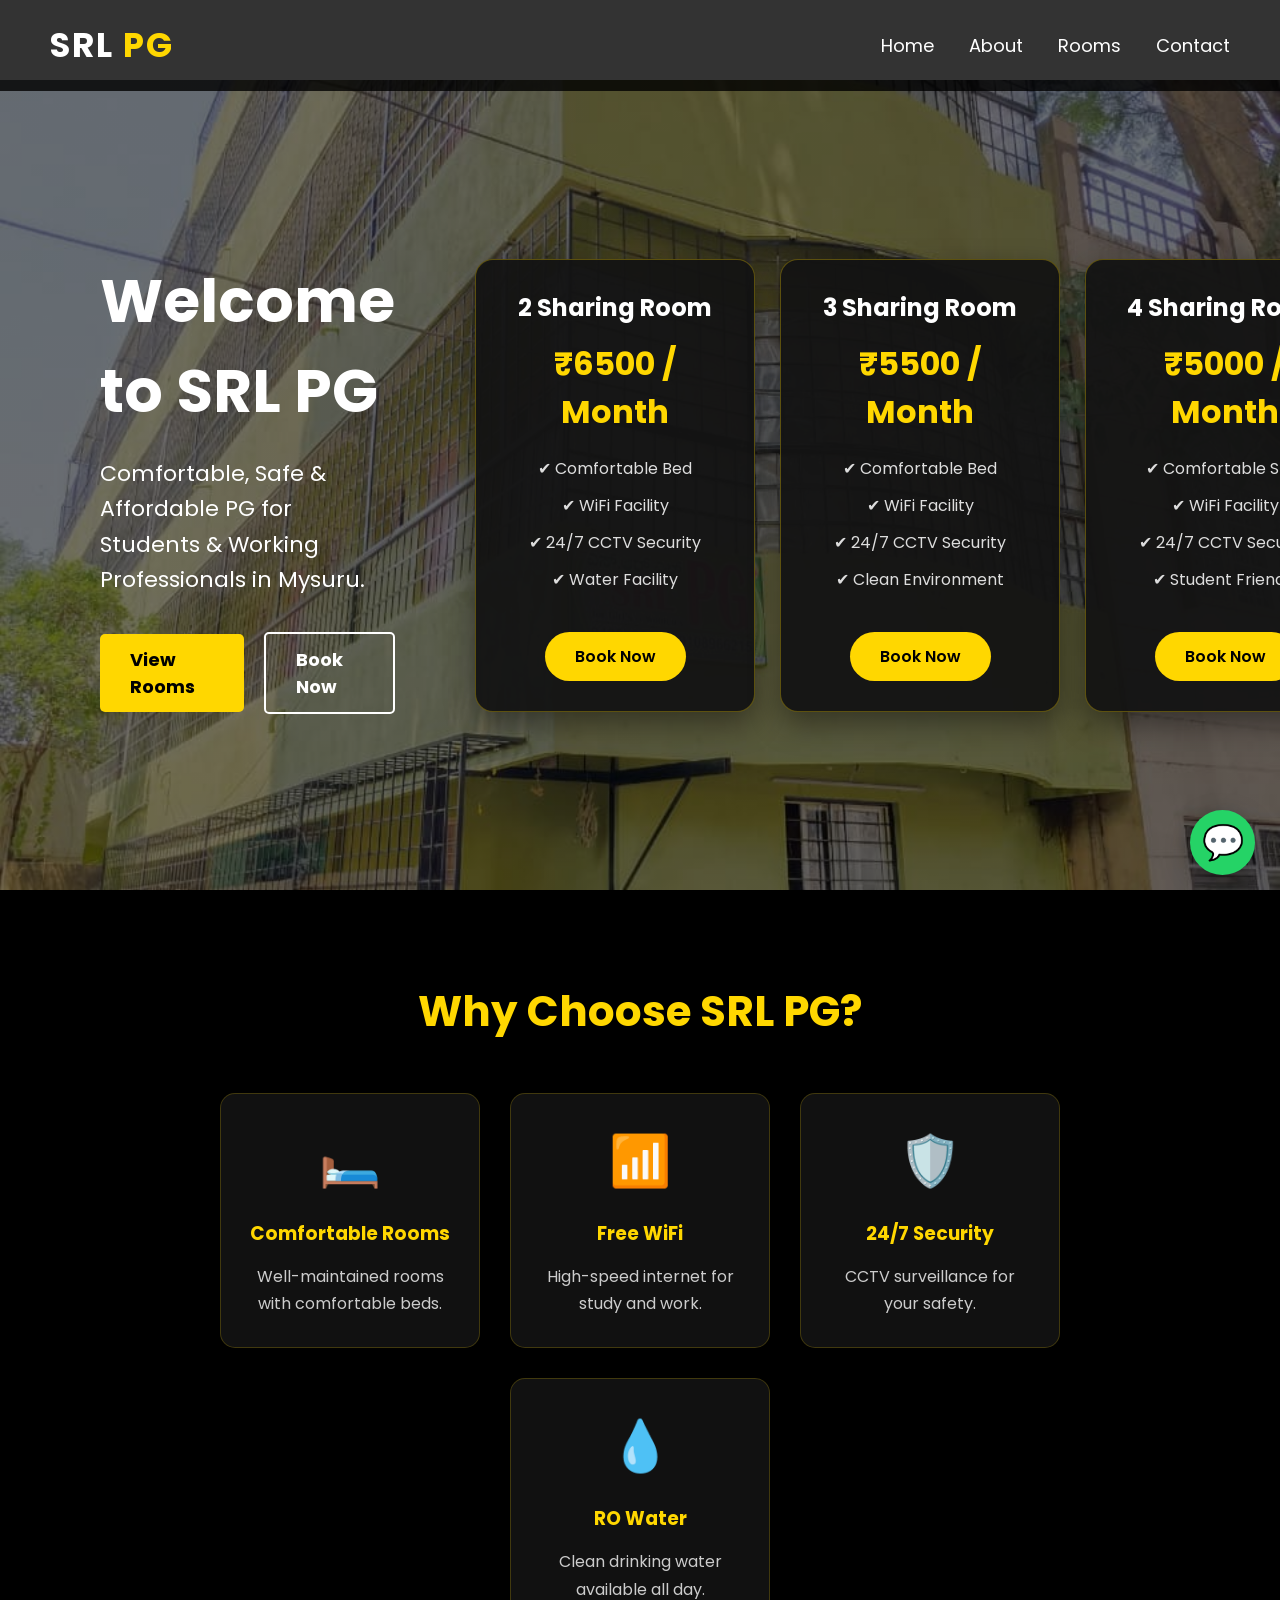
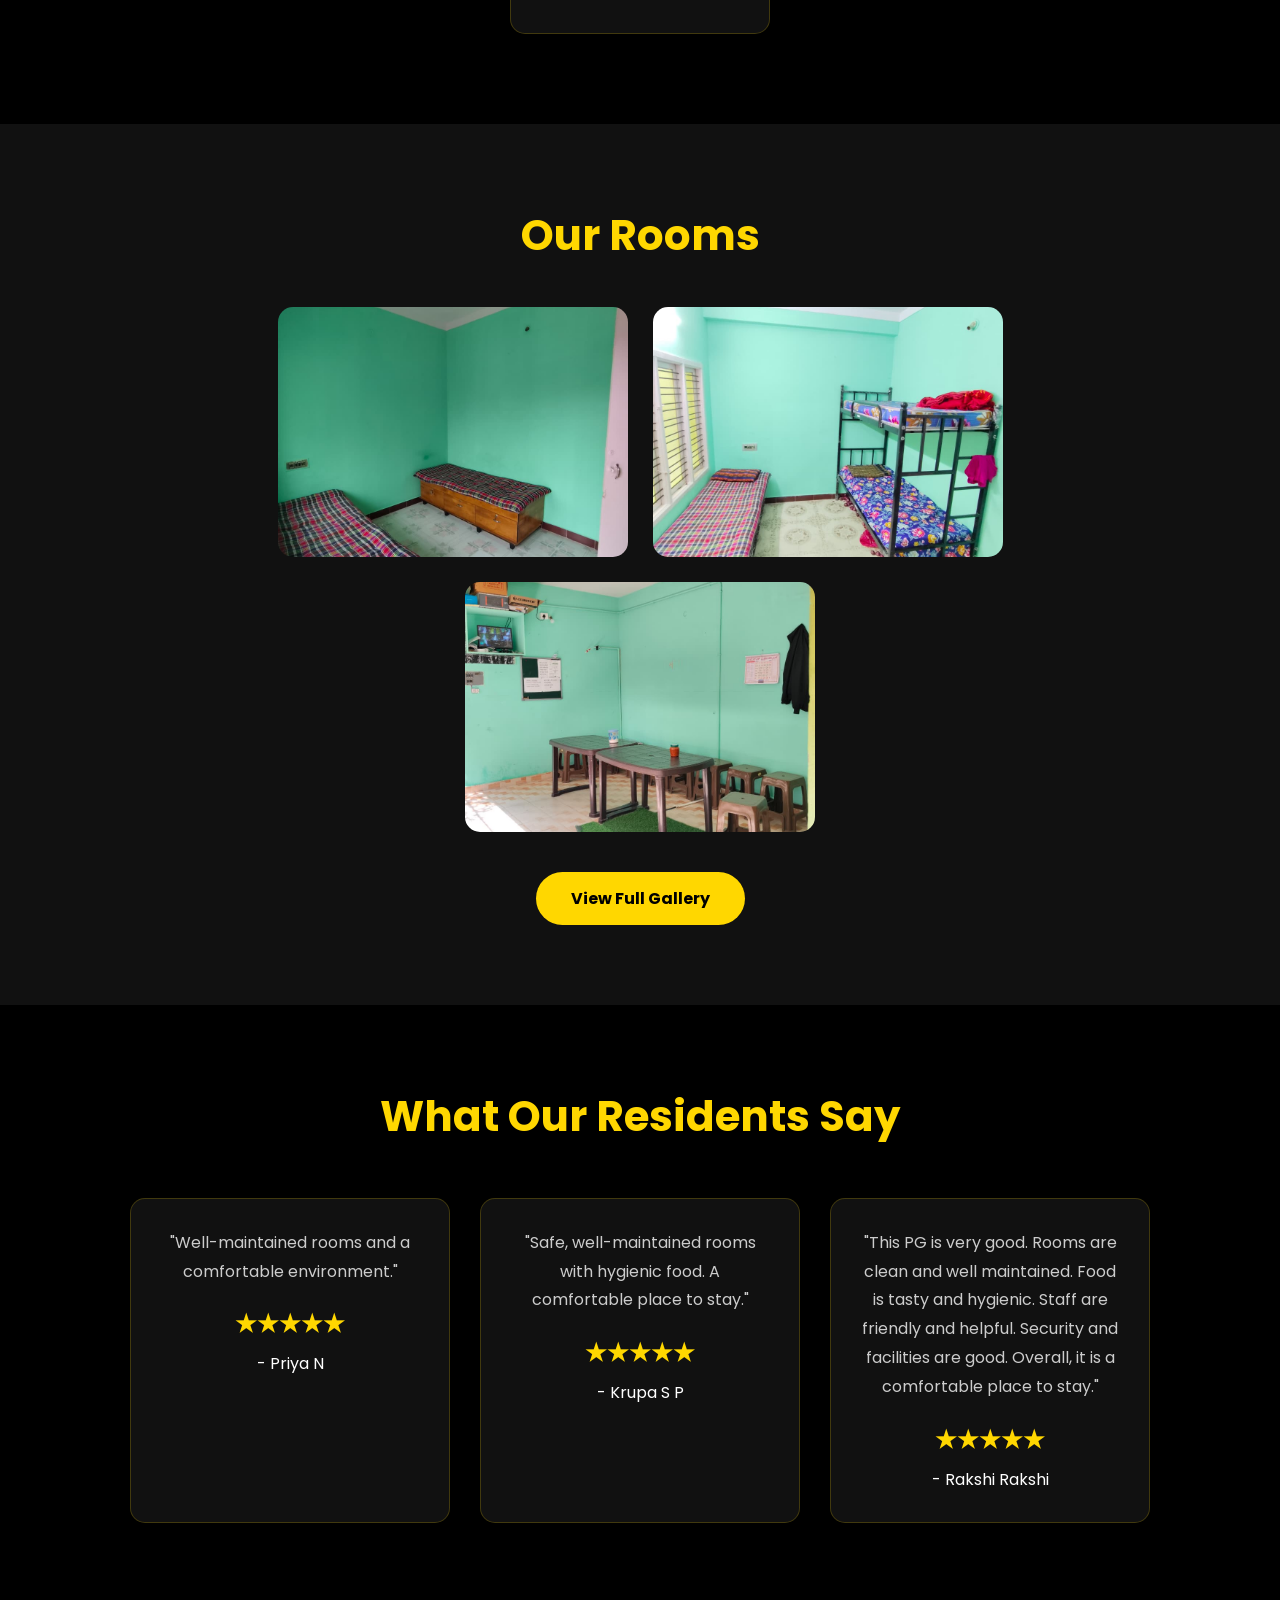
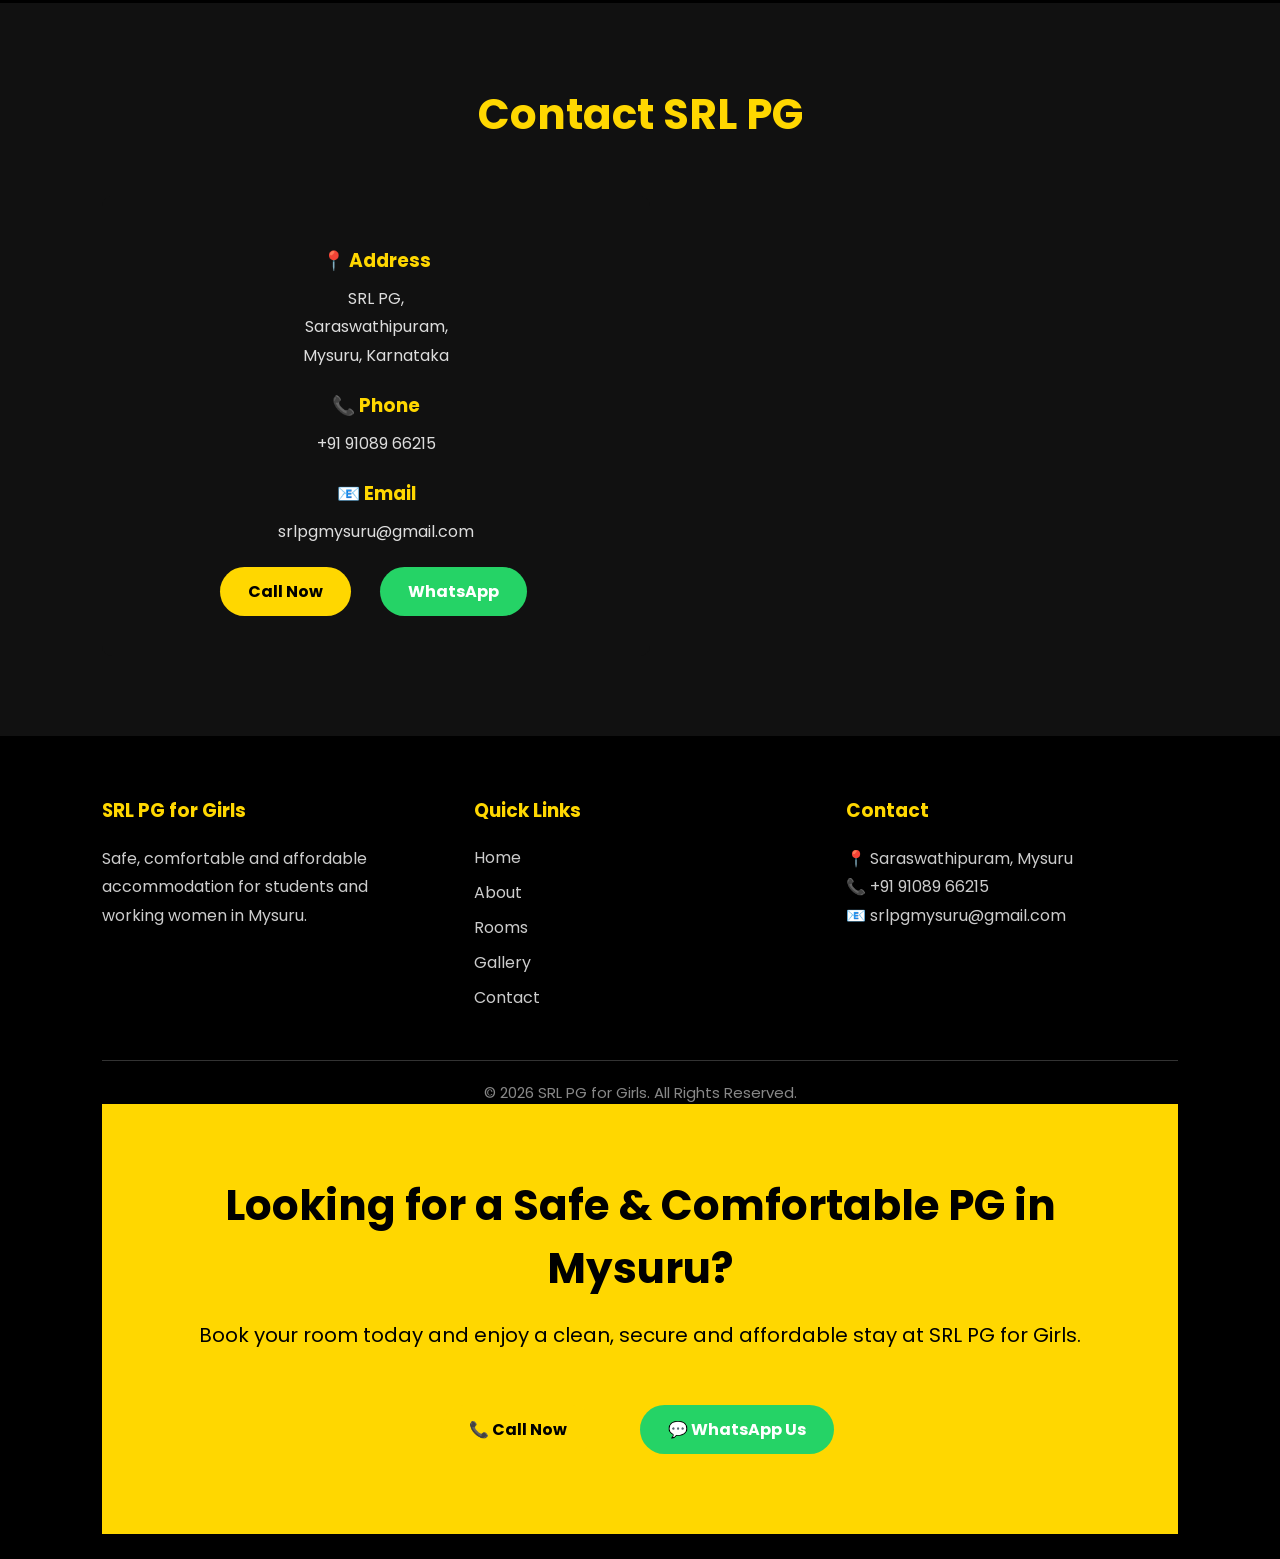
==== index.html @ ca786183 "Initial SRL PG website upload" ====
<!DOCTYPE html>
<html lang="en">
<head>
    <meta charset="UTF-8">
    <meta name="viewport" content="width=device-width, initial-scale=1.0">
    <title>SRL PG | Mysuru</title>

   <link rel="preconnect" href="https://fonts.googleapis.com">
<link rel="preconnect" href="https://fonts.gstatic.com" crossorigin>

<link href="https://fonts.googleapis.com/css2?family=Poppins:wght@300;400;500;600;700&display=swap" rel="stylesheet">
    <link rel="stylesheet" href="css/style.css">
</head>
<body>

<header>

    <div class="logo">
    SRL <span>PG</span>
</div>

    <nav>
        <ul>
            <li><a href="index.html">Home</a></li>
            <li><a href="about.html">About</a></li>
            <li><a href="rooms.html">Rooms</a></li>
            <li><a href="contact.html">Contact</a></li>
        </ul>
    </nav>

</header>
<section class="hero">

    <div class="hero-content">

        <h1>Welcome to SRL PG</h1>

        <p>
            Comfortable, Safe & Affordable PG
            for Students & Working Professionals
            in Mysuru.
        </p>

        <div class="buttons">

            <a href="rooms.html" class="btn">View Rooms</a>

            <a href="https://wa.me/919108966215?text=Hello%20SRL%20PG,%20I%20am%20interested%20in%20booking%20a%20room.%20Please%20share%20more%20details." class="btn2">
    Book Now
</a>

        </div>

    </div>
<div class="price-container">

    <div class="price-card">
        <h3>2 Sharing Room</h3>
        <h2>₹6500 / Month</h2>

        <ul>
            <li>✔ Comfortable Bed</li>
            <li>✔ WiFi Facility</li>
            <li>✔ 24/7 CCTV Security</li>
            <li>✔ Water Facility</li>
        </ul>

        <a href="https://wa.me/919108966215?text=Hello%20SRL%20PG,%20I%20am%20interested%20in%20booking%20a%20room.%20Please%20share%20more%20details." class="book-btn">
            Book Now
        </a>
    </div>

    <div class="price-card">
        <h3>3 Sharing Room</h3>
        <h2>₹5500 / Month</h2>

        <ul>
            <li>✔ Comfortable Bed</li>
            <li>✔ WiFi Facility</li>
            <li>✔ 24/7 CCTV Security</li>
            <li>✔ Clean Environment</li>
        </ul>

        <a href="https://wa.me/919108966215?text=Hello%20SRL%20PG,%20I%20am%20interested%20in%20booking%20a%20room.%20Please%20share%20more%20details." class="book-btn">
            Book Now
        </a>
    </div>

    <div class="price-card">
        <h3>4 Sharing Room</h3>
        <h2>₹5000 / Month</h2>

        <ul>
            <li>✔ Comfortable Stay</li>
            <li>✔ WiFi Facility</li>
            <li>✔ 24/7 CCTV Security</li>
            <li>✔ Student Friendly</li>
        </ul>

        <a href="https://wa.me/919108966215?text=Hello%20SRL%20PG,%20I%20am%20interested%20in%20booking%20a%20room.%20Please%20share%20more%20details." class="book-btn">
            Book Now
        </a>
    </div>

</div>
</section>

<section class="features">

    <h2>Why Choose SRL PG?</h2>

    <div class="features-container">

        <div class="feature-box">
            <div class="icon">🛏️</div>
            <h3>Comfortable Rooms</h3>
            <p>Well-maintained rooms with comfortable beds.</p>
        </div>

        <div class="feature-box">
            <div class="icon">📶</div>
            <h3>Free WiFi</h3>
            <p>High-speed internet for study and work.</p>
        </div>

        <div class="feature-box">
            <div class="icon">🛡️</div>
            <h3>24/7 Security</h3>
            <p>CCTV surveillance for your safety.</p>
        </div>

        <div class="feature-box">
            <div class="icon">💧</div>
            <h3>RO Water</h3>
            <p>Clean drinking water available all day.</p>
        </div>

    </div>

</section>
<section class="gallery-preview">

    <h2>Our Rooms</h2>

    <div class="gallery-grid">

        <img src="images/room1.jpg" alt="Room 1">
        <img src="images/room2.jpg" alt="Room 2">
        <img src="images/room3.jpg" alt="Room 3">

    </div>

    <a href="gallery.html" class="gallery-btn">View Full Gallery</a>

</section>
<section class="testimonials">

    <h2>What Our Residents Say</h2>

    <div class="testimonial-container">

        <div class="testimonial-card">
            <p>
                "Well-maintained rooms and a comfortable environment."
            </p>

            <h4>★★★★★</h4>

            <span>- Priya N</span>
        </div>

        <div class="testimonial-card">
            <p>
                "Safe, well-maintained rooms with hygienic food. A comfortable place to stay."
            </p>

            <h4>★★★★★</h4>

            <span>- Krupa S P</span>
        </div>

        <div class="testimonial-card">
            <p>
                "This PG is very good. Rooms are clean and well maintained. Food is tasty and hygienic. Staff are friendly and helpful. Security and facilities are good. Overall, it is a comfortable place to stay."
            </p>

            <h4>★★★★★</h4>

            <span>- Rakshi Rakshi</span>
        </div>

    </div>

</section>
<section class="contact">

    <h2>Contact SRL PG</h2>

    <div class="contact-container">

        <div class="contact-info">

            <h3>📍 Address</h3>
            <p>
                SRL PG,<br>
                Saraswathipuram,<br>
                Mysuru, Karnataka
            </p>

            <h3>📞 Phone</h3>
            <p>+91 91089 66215</p>

            <h3>📧 Email</h3>
            <p>srlpgmysuru@gmail.com</p>

            <a href="tel:+919108966215" class="call-btn">Call Now</a>

            <a href="https://wa.me/919108966215" class="whatsapp-btn">
                WhatsApp
            </a>

        </div>

        <div class="contact-map">

            <!-- We'll add your Google Map here -->

            <iframe
    src="https://www.google.com/maps/embed?pb=!1m14!1m8!1m3!1d974.5405824981233!2d76.6312416!3d12.3048528!3m2!1i1024!2i768!4f13.1!3m3!1m2!1s0x3baf7b516cb737a1%3A0xe2edc24a688e09ac!2sSRL%20PG%20FOR%20GIRLS!5e0!3m2!1sen!2sin!4v1784033327785!5m2!1sen!2sin"
    width="100%"
    height="350"
    style="border:0;"
    allowfullscreen=""
    loading="lazy"
    referrerpolicy="strict-origin-when-cross-origin">
</iframe>

        </div>

    </div>

</section>
<footer>

    <div class="footer-container">

        <div class="footer-box">
            <h3>SRL PG for Girls</h3>
            <p>
                Safe, comfortable and affordable accommodation for students
                and working women in Mysuru.
            </p>
        </div>

        <div class="footer-box">
            <h3>Quick Links</h3>

            <a href="index.html">Home</a>
            <a href="about.html">About</a>
            <a href="rooms.html">Rooms</a>
            <a href="gallery.html">Gallery</a>
            <a href="contact.html">Contact</a>
        </div>

        <div class="footer-box">
            <h3>Contact</h3>

            <p>📍 Saraswathipuram, Mysuru</p>
            <p>📞 +91 91089 66215</p>
            <p>📧 srlpgmysuru@gmail.com</p>
        </div>

    </div>

    <hr>

    <p class="copyright">
        © 2026 SRL PG for Girls. All Rights Reserved.
    </p>

<section class="cta">

    <h2>Looking for a Safe & Comfortable PG in Mysuru?</h2>

    <p>
        Book your room today and enjoy a clean, secure and affordable stay at SRL PG for Girls.
    </p>

    <div class="cta-buttons">
        <a href="tel:+919108966215" class="call-btn">📞 Call Now</a>

        <a href="https://wa.me/919108966215" class="whatsapp-btn">
            💬 WhatsApp Us
        </a>
    </div>

</section>
</footer>
<a href="https://wa.me/919108966215?text=Hello%20SRL%20PG,%20I%20am%20interested%20in%20booking%20a%20room."
class="floating-whatsapp"
target="_blank">

    💬

</a>
</body>
</html>
---- css/style.css ----
html{
    scroll-behavior:smooth;
}

*{
    margin:0;
    padding:0;
    box-sizing:border-box;
}

body{
    font-family:'Poppins', sans-serif;
}

header{
    background:rgba(0,0,0,0.8);
    display:flex;
    justify-content:space-between;
    align-items:center;
    padding:20px 50px;
    position:fixed;
    width:100%;
    top:0;
    z-index:1000;
}

.logo{
    color:white;
    font-size:34px;
    font-weight:700;
    letter-spacing:2px;
}

.logo span{
    color:#FFD700;
}

nav ul{
    display:flex;
    list-style:none;
    gap:35px;
}

nav ul li a{
    color:white;
    text-decoration:none;
    font-size:18px;
    transition:0.3s;
}

nav ul li a{
    position:relative;
}

nav ul li a::after{
    content:"";
    position:absolute;
    left:0;
    bottom:-6px;
    width:0;
    height:2px;
    background:#FFD700;
    transition:.3s;
}

nav ul li a:hover::after{
    width:100%;
}

nav ul li a:hover{
    color:#FFD700;
}

.hero{
    margin-top:80px;
    height:90vh;
    background:linear-gradient(rgba(0,0,0,.55),rgba(0,0,0,.55)),
               url("../images/hero.jpg");
    background-size:cover;
    background-position:center;

    display:flex;
    justify-content:space-between;
    align-items:center;

    padding:0 100px;
}

.hero-content{
    width:45%;
    color:white;
    text-align:left;
}

.hero-content h1{
    font-size:60px;
    margin-bottom:20px;
}

.hero-content p{
    font-size:22px;
    margin-bottom:35px;
    line-height:1.6;
}

.buttons{
    display:flex;
    justify-content:center;
    align-items:center;
    gap:20px;
    margin-top:30px;
}

.btn,
.btn2{
    display:inline-block;
    padding:12px 30px;
    border-radius:5px;
    text-decoration:none;
    font-size:18px;
    font-weight:bold;
    transition:0.3s;
}

.btn{
    background:gold;
    color:black;
}

.btn:hover{
    background:white;
}

.btn2{
    border:2px solid white;
    color:white;
}

.btn2:hover{
    background:white;
    color:black;
}
.price-container{
    display:flex;
    justify-content:center;
    align-items:flex-start;
    gap:25px;
    margin-left:80px;
}

.price-card{
    width:280px;
    background:rgba(20,20,20,0.95);
    color:white;
    padding:30px;
    border-radius:18px;
    text-align:center;
    border:1px solid rgba(255,215,0,0.3);
    box-shadow:0 12px 30px rgba(0,0,0,.4);
    transition:all .35s ease;
}

.price-card:hover{
    transform:translateY(-12px);
    box-shadow:0 18px 40px rgba(255,215,0,.25);
}

.price-card h3{
    font-size:24px;
    margin-bottom:10px;
}

.price-card h2{
    color:#FFD700;
    font-size:32px;
    margin:15px 0;
}

.price-card ul{
    list-style:none;
    padding:0;
    margin:20px 0;
}

.price-card ul li{
    margin:12px 0;
    color:#ddd;
}

.book-btn{
    display:inline-block;
    margin-top:20px;
    padding:12px 30px;
    background:#FFD700;
    color:black;
    text-decoration:none;
    border-radius:30px;
    font-weight:600;
    transition:.3s;
}

.book-btn:hover{
    background:white;
    transform:scale(1.05);
}

.contact{
    background:#000;
    color:white;
    padding:100px 50px;
    text-align:center;
}

.contact h2{
    font-size:40px;
    margin-bottom:40px;
}

.contact-container{
    display:flex;
    justify-content:center;
    gap:40px;
    flex-wrap:wrap;
}

.contact-info{
    background:#111;
    padding:30px;
    width:350px;
    border-radius:10px;
}

.contact-info p{
    color:#ccc;
    line-height:1.8;
}

.call-btn,
.whatsapp-btn{
    display:inline-block;
    margin:10px;
    padding:12px 25px;
    text-decoration:none;
    border-radius:5px;
    font-weight:bold;
}

.call-btn{
    background:#f5c542;
    color:black;
}

.whatsapp-btn{
    background:#25D366;
    color:white;
}
.contact-map{
    width:500px;
    max-width:100%;
    border-radius:10px;
    overflow:hidden;
}

.contact-map iframe{
    width:100%;
    border-radius:10px;
}
.room-container{
    display:flex;
    justify-content:center;
    align-items:stretch;
    gap:30px;
    flex-wrap:wrap;
    padding:20px;
}

.room-card{
    background:#111;
    color:white;
    width:300px;
    border-radius:10px;
    overflow:hidden;
    transition:0.3s;
}

.room-card img{
    width:100%;
    height:220px;
    object-fit:cover;
}

.room-card h3{
    font-size:22px;
    margin:15px;
}

.room-card p{
    color:#ccc;
    padding:0 15px 20px;
    line-height:1.5;
}

.room-card:hover{
    transform:translateY(-8px);
}

.room-cards{
    display:flex;
    gap:35px;
    justify-content:center;
    align-items:flex-start;
    flex-wrap:wrap;
}
.box,
.empty-box,
.line,
.slider-box{
    display:none;
}
/* FEATURES SECTION */

.features{
    background:#000;
    color:white;
    text-align:center;
    padding:90px 8%;
}

.features h2{
    font-size:42px;
    margin-bottom:50px;
    color:#FFD700;
}

.features-container{
    display:flex;
    justify-content:center;
    gap:30px;
    flex-wrap:wrap;
}

.feature-box{
    width:260px;
    background:#111;
    padding:30px 25px;
    border-radius:15px;
    border:1px solid rgba(255,215,0,.2);
    transition:.35s;
}

.feature-box:hover{
    transform:translateY(-10px);
    box-shadow:0 15px 35px rgba(255,215,0,.25);
}

.icon{
    font-size:50px;
    margin-bottom:20px;
}

.feature-box h3{
    margin-bottom:15px;
    color:#FFD700;
}

.feature-box p{
    color:#ccc;
    line-height:1.7;
}
/* ===== ROOM GALLERY ===== */

.gallery-preview{
    background:#111;
    padding:80px 8%;
    text-align:center;
}

.gallery-preview h2{
    color:#FFD700;
    font-size:42px;
    margin-bottom:40px;
}

.gallery-grid{
    display:flex;
    justify-content:center;
    gap:25px;
    flex-wrap:wrap;
}

.gallery-grid img{
    width:350px;
    height:250px;
    object-fit:cover;
    border-radius:15px;
    transition:.3s;
    cursor:pointer;
}

.gallery-grid img:hover{
    transform:scale(1.05);
    box-shadow:0 12px 30px rgba(255,215,0,.3);
}

.gallery-btn{
    display:inline-block;
    margin-top:40px;
    padding:14px 35px;
    background:#FFD700;
    color:#000;
    text-decoration:none;
    font-weight:bold;
    border-radius:30px;
}

.gallery-btn:hover{
    background:white;
}
/* ===== TESTIMONIALS ===== */

.testimonials{
    background:#000;
    color:white;
    padding:80px 8%;
    text-align:center;
}

.testimonials h2{
    color:#FFD700;
    font-size:42px;
    margin-bottom:50px;
}

.testimonial-container{
    display:flex;
    justify-content:center;
    gap:30px;
    flex-wrap:wrap;
}

.testimonial-card{
    width:320px;
    background:#111;
    padding:30px;
    border-radius:15px;
    border:1px solid rgba(255,215,0,.2);
    transition:.3s;
}

.testimonial-card:hover{
    transform:translateY(-10px);
    box-shadow:0 10px 25px rgba(255,215,0,.25);
}

.testimonial-card p{
    color:#ccc;
    line-height:1.8;
    margin-bottom:20px;
}

.testimonial-card h4{
    color:#FFD700;
    font-size:24px;
    margin-bottom:10px;
}

.testimonial-card span{
    color:white;
}
/* ===== CONTACT SECTION ===== */

.contact{
    background:#111;
    color:#fff;
    padding:80px 8%;
}

.contact h2{
    text-align:center;
    font-size:42px;
    color:#FFD700;
    margin-bottom:50px;
}

.contact-container{
    display:flex;
    justify-content:space-between;
    align-items:center;
    gap:40px;
    flex-wrap:wrap;
}

.contact-info{
    flex:1;
    min-width:320px;
}

.contact-info h3{
    color:#FFD700;
    margin-top:20px;
    margin-bottom:10px;
}

.contact-info p{
    color:#ddd;
    line-height:1.8;
}

.contact-map{
    flex:1;
    min-width:350px;
}

.contact-map iframe{
    width:100%;
    height:380px;
    border-radius:15px;
    border:3px solid #FFD700;
}

.call-btn,
.whatsapp-btn{
    display:inline-block;
    margin-top:20px;
    margin-right:15px;
    padding:12px 28px;
    border-radius:30px;
    text-decoration:none;
    font-weight:bold;
    transition:.3s;
}

.call-btn{
    background:#FFD700;
    color:#000;
}

.call-btn:hover{
    background:#fff;
}

.whatsapp-btn{
    background:#25D366;
    color:#fff;
}

.whatsapp-btn:hover{
    transform:scale(1.05);
}
/* ===== FOOTER ===== */

footer{
    background:#000;
    color:#fff;
    padding:60px 8% 25px;
}

.footer-container{
    display:flex;
    justify-content:space-between;
    gap:40px;
    flex-wrap:wrap;
}

.footer-box{
    flex:1;
    min-width:250px;
}

.footer-box h3{
    color:#FFD700;
    margin-bottom:20px;
}

.footer-box p{
    color:#ccc;
    line-height:1.8;
}

.footer-box a{
    display:block;
    color:#ccc;
    text-decoration:none;
    margin:10px 0;
    transition:.3s;
}

.footer-box a:hover{
    color:#FFD700;
    padding-left:8px;
}

footer hr{
    margin:40px 0 20px;
    border:0;
    height:1px;
    background:#333;
}

.copyright{
    text-align:center;
    color:#888;
    font-size:15px;
}
/* CTA */

.cta{
    background:#FFD700;
    color:#000;
    text-align:center;
    padding:70px 8%;
}

.cta h2{
    font-size:42px;
    margin-bottom:20px;
}

.cta p{
    font-size:20px;
    margin-bottom:35px;
}

.cta-buttons{
    display:flex;
    justify-content:center;
    gap:20px;
    flex-wrap:wrap;
}
/* ===========================
   MOBILE RESPONSIVE
=========================== */

@media (max-width:768px){

    header{
        flex-direction:column;
        padding:15px;
    }

    nav ul{
        flex-direction:column;
        gap:15px;
        margin-top:15px;
        text-align:center;
    }

    .hero{
        flex-direction:column;
        height:auto;
        padding:120px 20px 60px;
        text-align:center;
    }

    .hero-content{
        width:100%;
        text-align:center;
    }

    .hero-content h1{
        font-size:40px;
    }

    .hero-content p{
        font-size:18px;
    }

    .buttons{
        justify-content:center;
        flex-wrap:wrap;
    }

    .price-container{
        margin-top:40px;
        margin-left:0;
        flex-direction:column;
        align-items:center;
    }

    .price-card{
        width:95%;
        max-width:350px;
    }

    .features-container,
    .gallery-grid,
    .testimonial-container,
    .contact-container,
    .footer-container{
        flex-direction:column;
        align-items:center;
    }

    .feature-box,
    .testimonial-card,
    .footer-box{
        width:95%;
        text-align:center;
    }

    .gallery-grid img{
        width:100%;
        max-width:350px;
        height:240px;
    }

    .contact-map{
        width:100%;
    }

    .cta h2{
        font-size:30px;
    }

    .cta p{
        font-size:17px;
    }
}
/* ===========================
   FLOATING WHATSAPP
=========================== */

.floating-whatsapp{
    position:fixed;
    bottom:25px;
    right:25px;
    width:65px;
    height:65px;
    background:#25D366;
    color:white;
    border-radius:50%;
    display:flex;
    justify-content:center;
    align-items:center;
    font-size:34px;
    text-decoration:none;
    box-shadow:0 8px 25px rgba(0,0,0,.35);
    transition:.3s;
    z-index:9999;
}

.floating-whatsapp:hover{
    transform:scale(1.1);
}
/* ===== ABOUT PAGE ===== */

.about-page{
    background:#111;
    color:white;
    padding:120px 8% 80px;
    text-align:center;
}

.about-page h1{
    font-size:48px;
    color:#FFD700;
    margin-bottom:25px;
}

.about-intro{
    max-width:900px;
    margin:auto;
    color:#ccc;
    line-height:1.8;
    font-size:18px;
}

.about-grid{
    display:flex;
    justify-content:center;
    gap:30px;
    flex-wrap:wrap;
    margin-top:60px;
}

.about-card{
    width:320px;
    background:#1b1b1b;
    padding:30px;
    border-radius:15px;
    border:1px solid rgba(255,215,0,.2);
    transition:.3s;
}

.about-card:hover{
    transform:translateY(-10px);
    box-shadow:0 10px 25px rgba(255,215,0,.2);
}

.about-card h3{
    color:#FFD700;
    margin-bottom:20px;
}

.about-card p,
.about-card li{
    color:#ddd;
    line-height:1.8;
}

.about-card ul{
    list-style:none;
    padding:0;
}
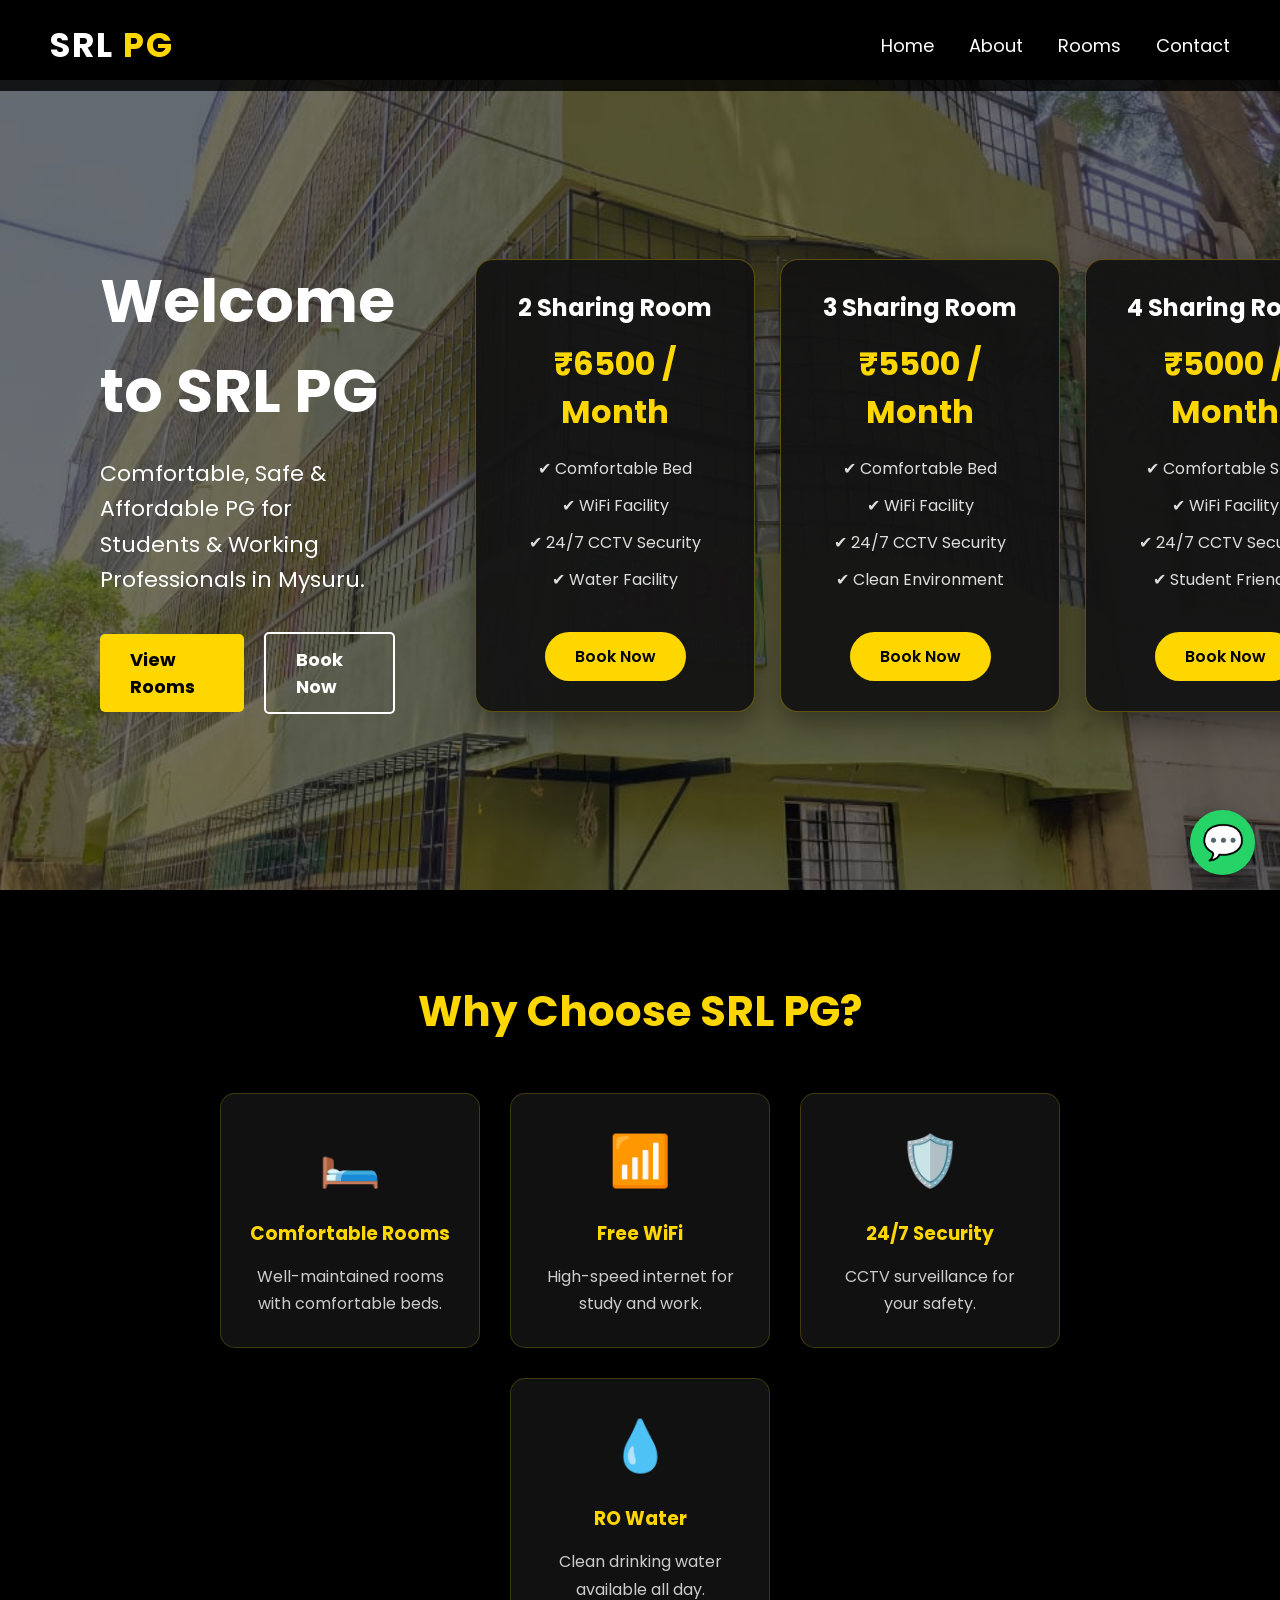
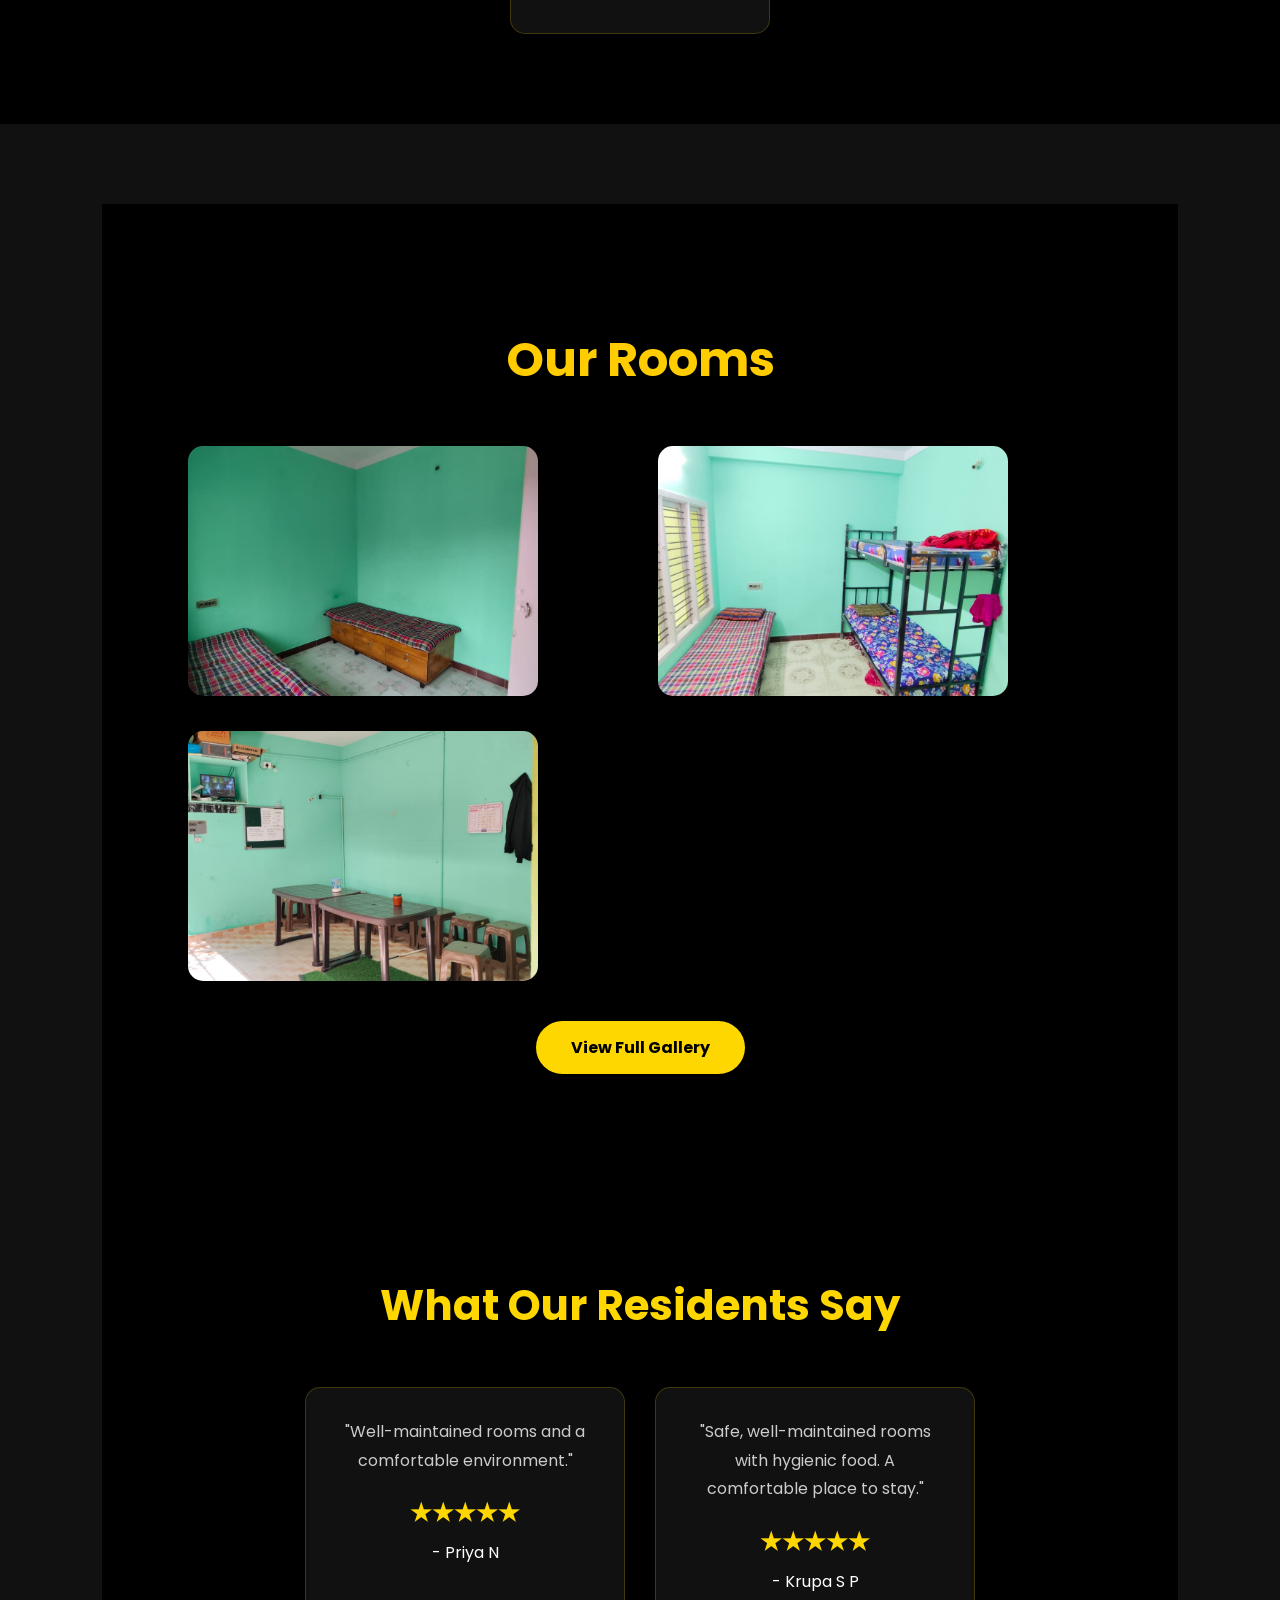
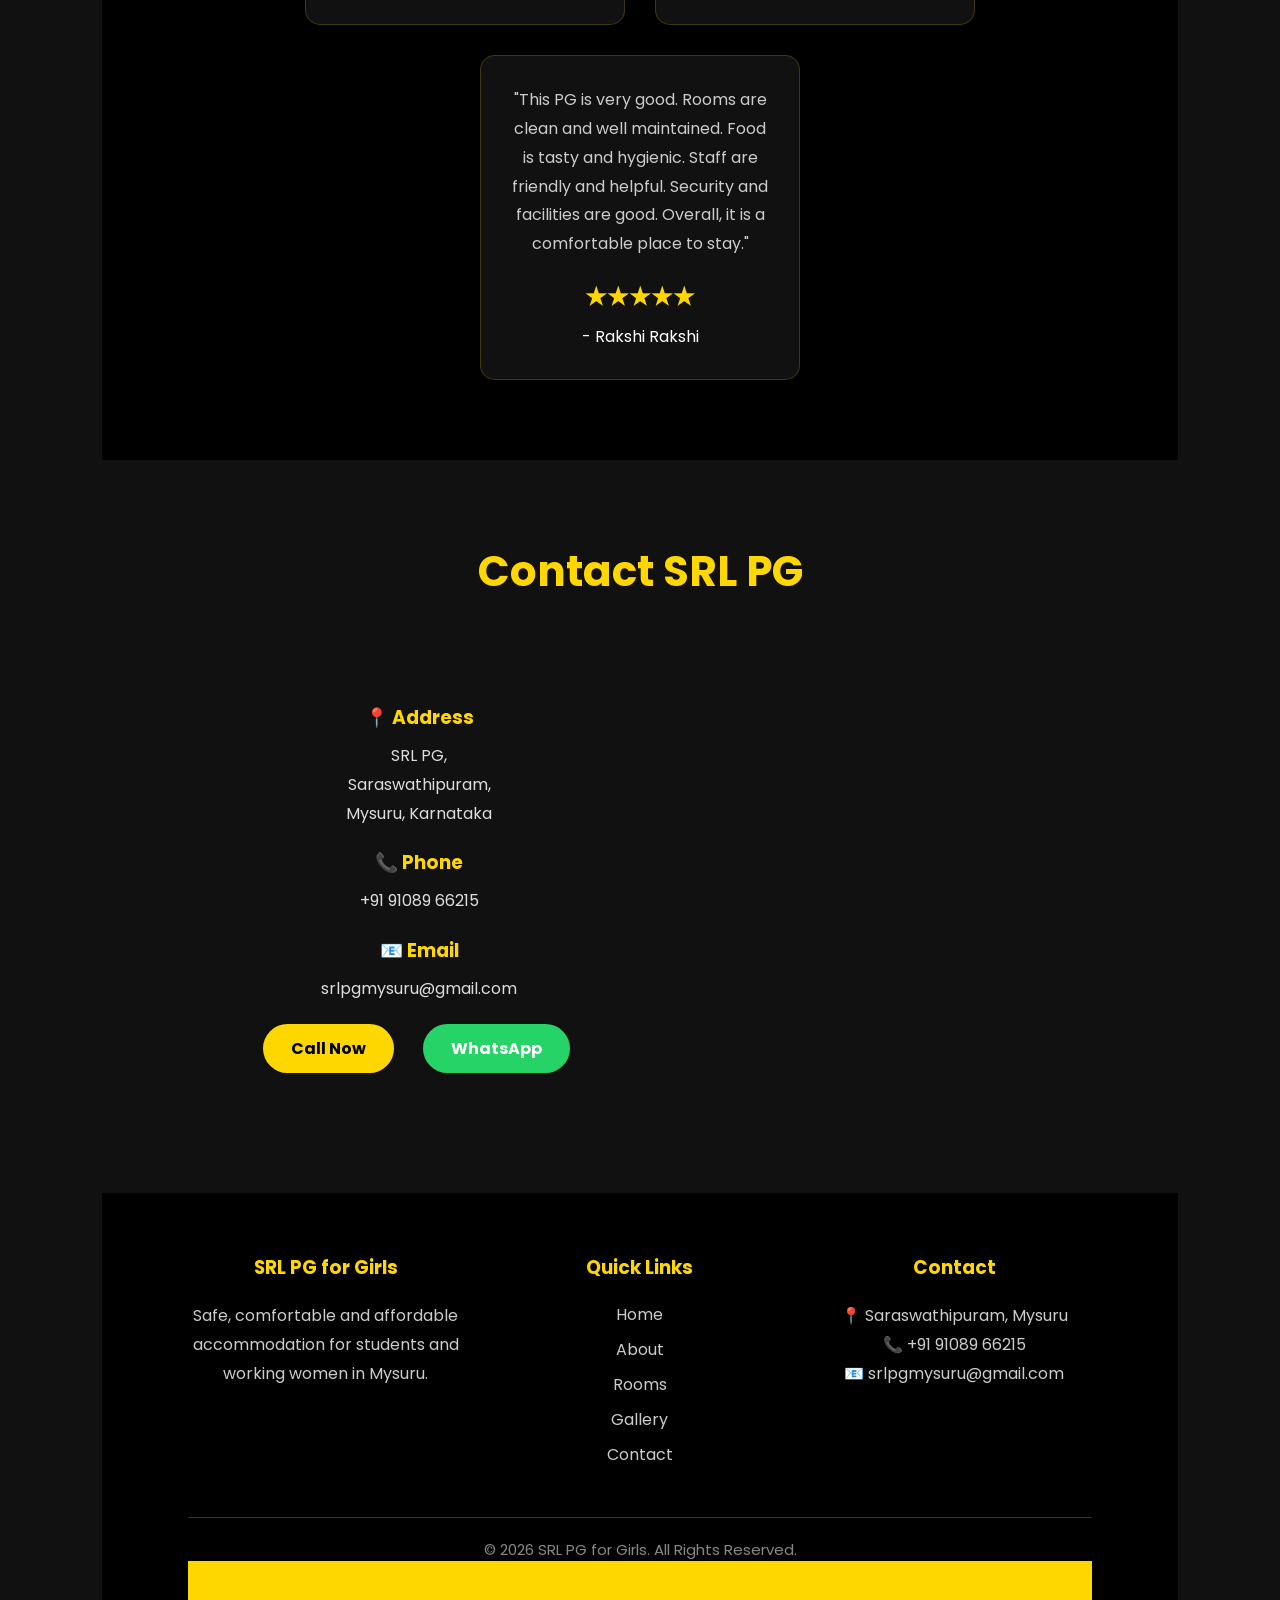
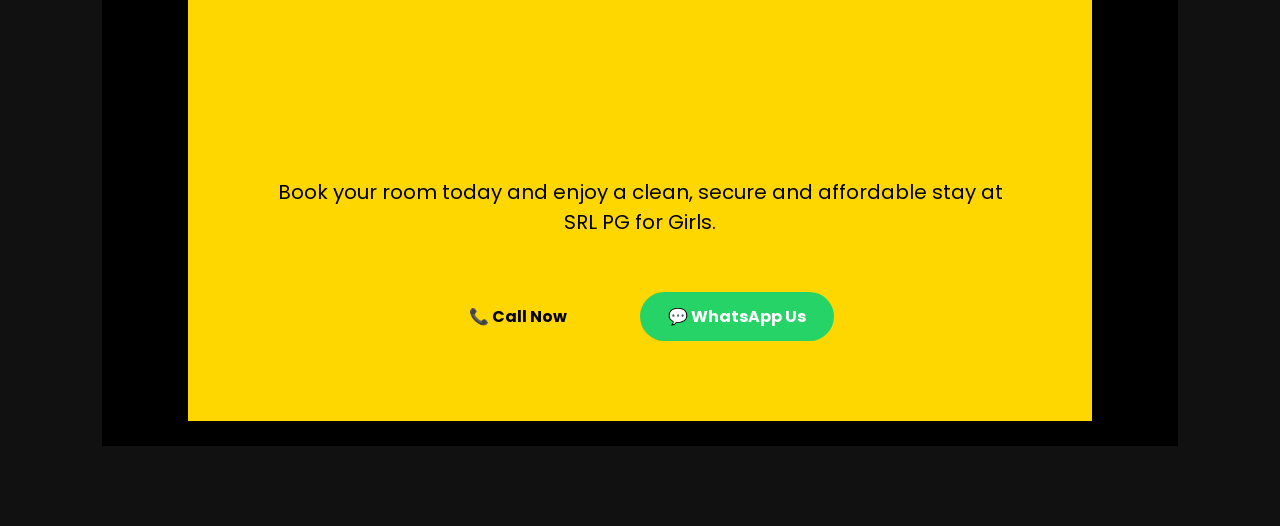
==== commit ca64daed: "Upload website files" ====
--- a/index.html
+++ b/index.html
@@ -140,9 +140,11 @@
 </section>
 <section class="gallery-preview">
 
-    <h2>Our Rooms</h2>
-
-    <div class="gallery-grid">
+<section class="rooms-section">
+
+<h1>Our Rooms</h1>
+
+<div class="gallery-grid">
 
         <img src="images/room1.jpg" alt="Room 1">
         <img src="images/room2.jpg" alt="Room 2">
--- a/css/style.css
+++ b/css/style.css
@@ -276,28 +276,30 @@
 
 .room-card{
     background:#111;
-    color:white;
-    width:300px;
-    border-radius:10px;
+    border-radius:15px;
     overflow:hidden;
-    transition:0.3s;
+    transition:.3s;
+    box-shadow:0 10px 25px rgba(0,0,0,.4);
+}
+
+.room-card:hover{
+    transform:translateY(-10px);
 }
 
 .room-card img{
     width:100%;
-    height:220px;
+    height:250px;
     object-fit:cover;
 }
 
 .room-card h3{
-    font-size:22px;
-    margin:15px;
+    color:#fff;
+    padding:20px 20px 10px;
 }
 
 .room-card p{
     color:#ccc;
-    padding:0 15px 20px;
-    line-height:1.5;
+    padding:0 20px 25px;
 }
 
 .room-card:hover{
@@ -802,3 +804,180 @@
     list-style:none;
     padding:0;
 }
+/* ===========================
+   Mobile Responsive
+=========================== */
+
+@media (max-width: 768px){
+
+header{
+    flex-direction:column;
+    padding:15px;
+}
+
+nav ul{
+    flex-direction:column;
+    gap:15px;
+    margin-top:15px;
+}
+
+.hero{
+    height:auto;
+    padding:120px 20px 60px;
+}
+
+.hero-content h1{
+    font-size:42px;
+}
+
+.hero-content p{
+    font-size:20px;
+}
+
+.buttons{
+    flex-direction:column;
+    gap:15px;
+}
+
+.hero-container{
+    flex-direction:column;
+    gap:40px;
+}
+
+.price-container{
+    width:100%;
+    justify-content:center;
+}
+
+.price-card{
+    width:90%;
+    max-width:350px;
+}
+
+.features{
+    padding:60px 20px;
+}
+
+.feature-grid{
+    grid-template-columns:1fr;
+}
+
+.room-container{
+    grid-template-columns:1fr;
+}
+
+.contact-container{
+    grid-template-columns:1fr;
+}
+
+iframe{
+    width:100%;
+    height:300px;
+}
+
+}
+/* ===== Rooms Page ===== */
+
+body{
+    background:#000;
+    color:#fff;
+}
+
+.rooms-section{
+    padding:120px 8%;
+    background:#000;
+}
+
+.rooms-section h1{
+    text-align:center;
+    color:#ffcc00;
+    font-size:48px;
+    margin-bottom:50px;
+}
+/* ===== Rooms Page ===== */
+
+.rooms-section{
+    background:#000;
+    color:#fff;
+    padding:120px 8%;
+    min-height:100vh;
+}
+
+.rooms-section h1{
+    text-align:center;
+    color:#ffcc00;
+    font-size:48px;
+    margin-bottom:50px;
+}
+
+.gallery-grid{
+    display:grid;
+    grid-template-columns:repeat(auto-fit,minmax(320px,1fr));
+    gap:35px;
+}
+
+.gallery-item{
+    background:#111;
+    border-radius:15px;
+    overflow:hidden;
+    box-shadow:0 10px 25px rgba(0,0,0,.5);
+    transition:0.3s;
+}
+
+.gallery-item:hover{
+    transform:translateY(-10px);
+}
+
+.gallery-item img{
+    width:100%;
+    height:250px;
+    object-fit:cover;
+}
+
+.gallery-item h3{
+    color:#fff;
+    padding:15px;
+}
+
+.gallery-item p{
+    color:#ccc;
+    padding:0 15px 20px;
+}
+/* ===== Rooms Hero ===== */
+
+#rooms{
+    background:#000;
+    color:#fff;
+    padding:120px 8% 80px;
+}
+
+.rooms-hero{
+    text-align:center;
+    margin-bottom:60px;
+}
+
+.rooms-hero h1{
+    color:#FFD700;
+    font-size:52px;
+    margin-bottom:15px;
+}
+
+.rooms-hero p{
+    color:#ccc;
+    font-size:20px;
+    max-width:700px;
+    margin:auto;
+    line-height:1.8;
+}
+
+.pricing{
+    background:#000;
+    padding:20px 8% 80px;
+}
+
+.pricing-title{
+    text-align:center;
+    color:#FFD700;
+    font-size:42px;
+    margin-bottom:50px;
+}
